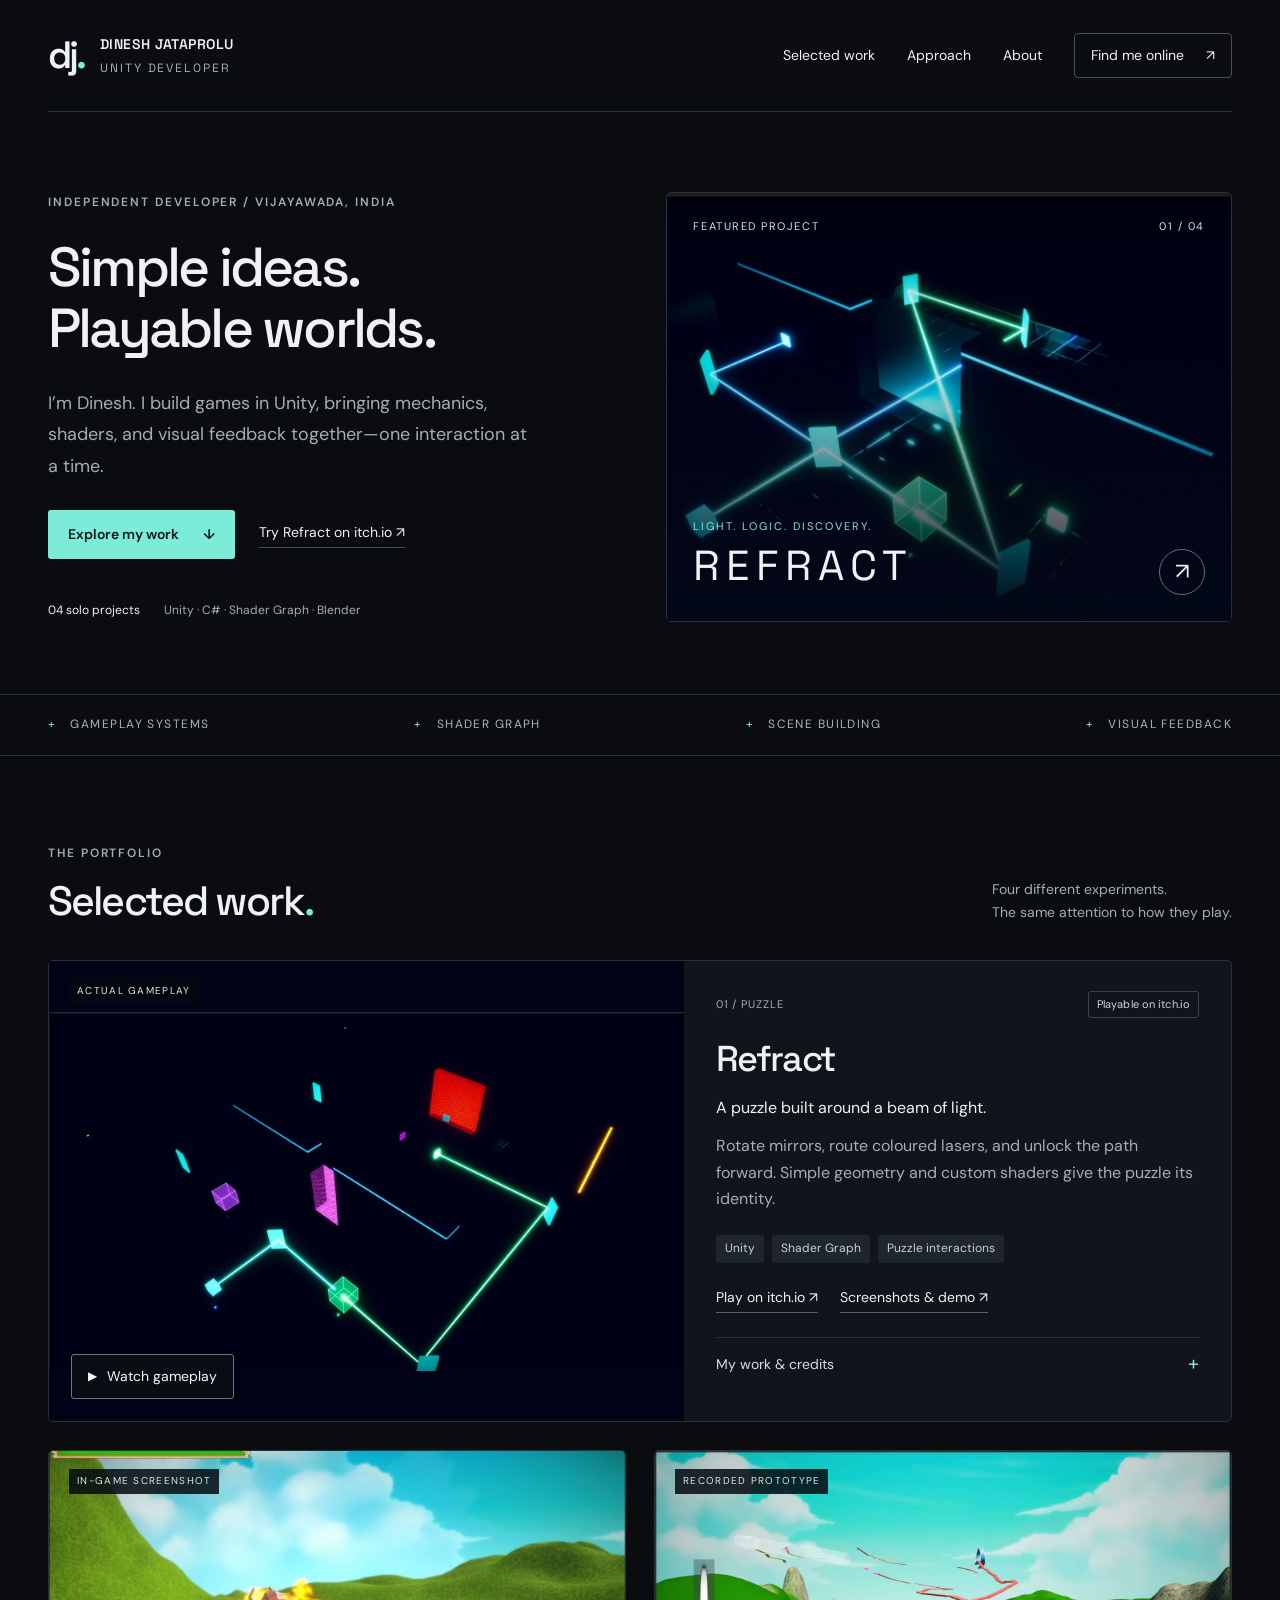
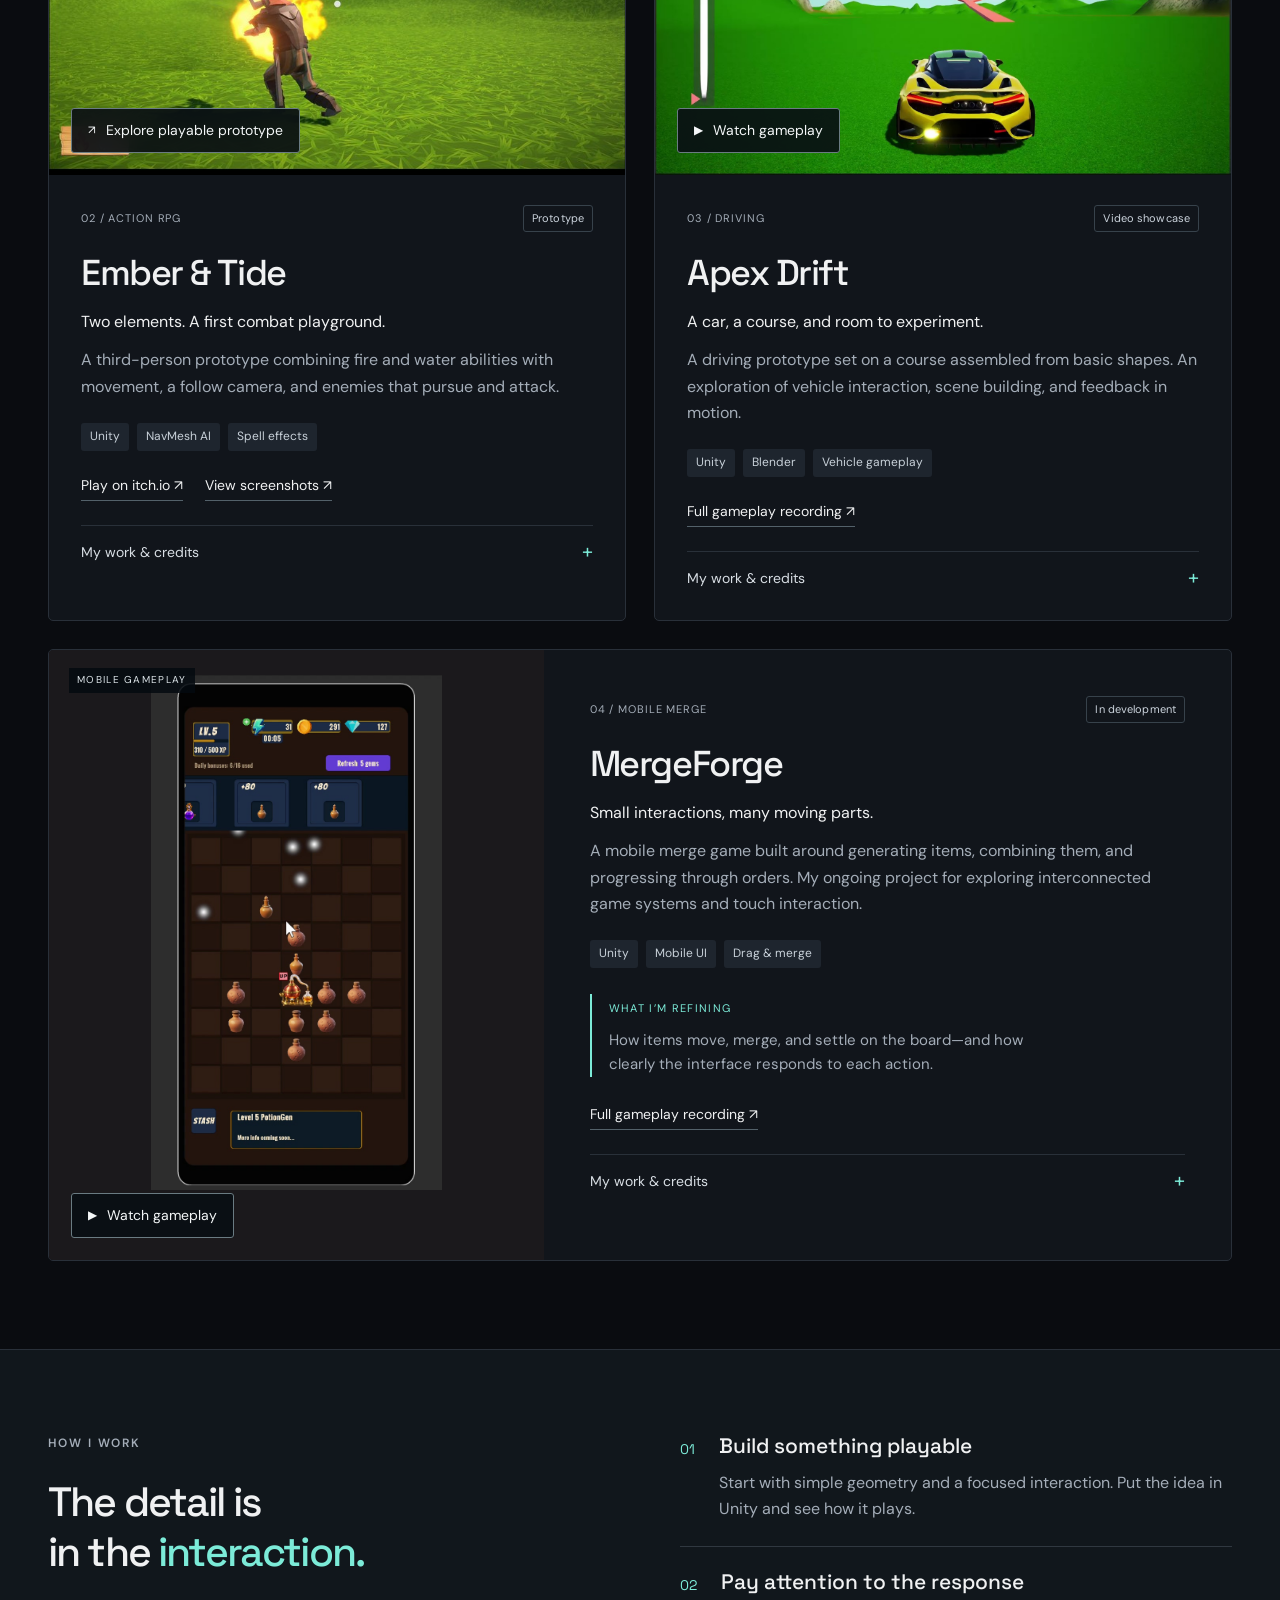
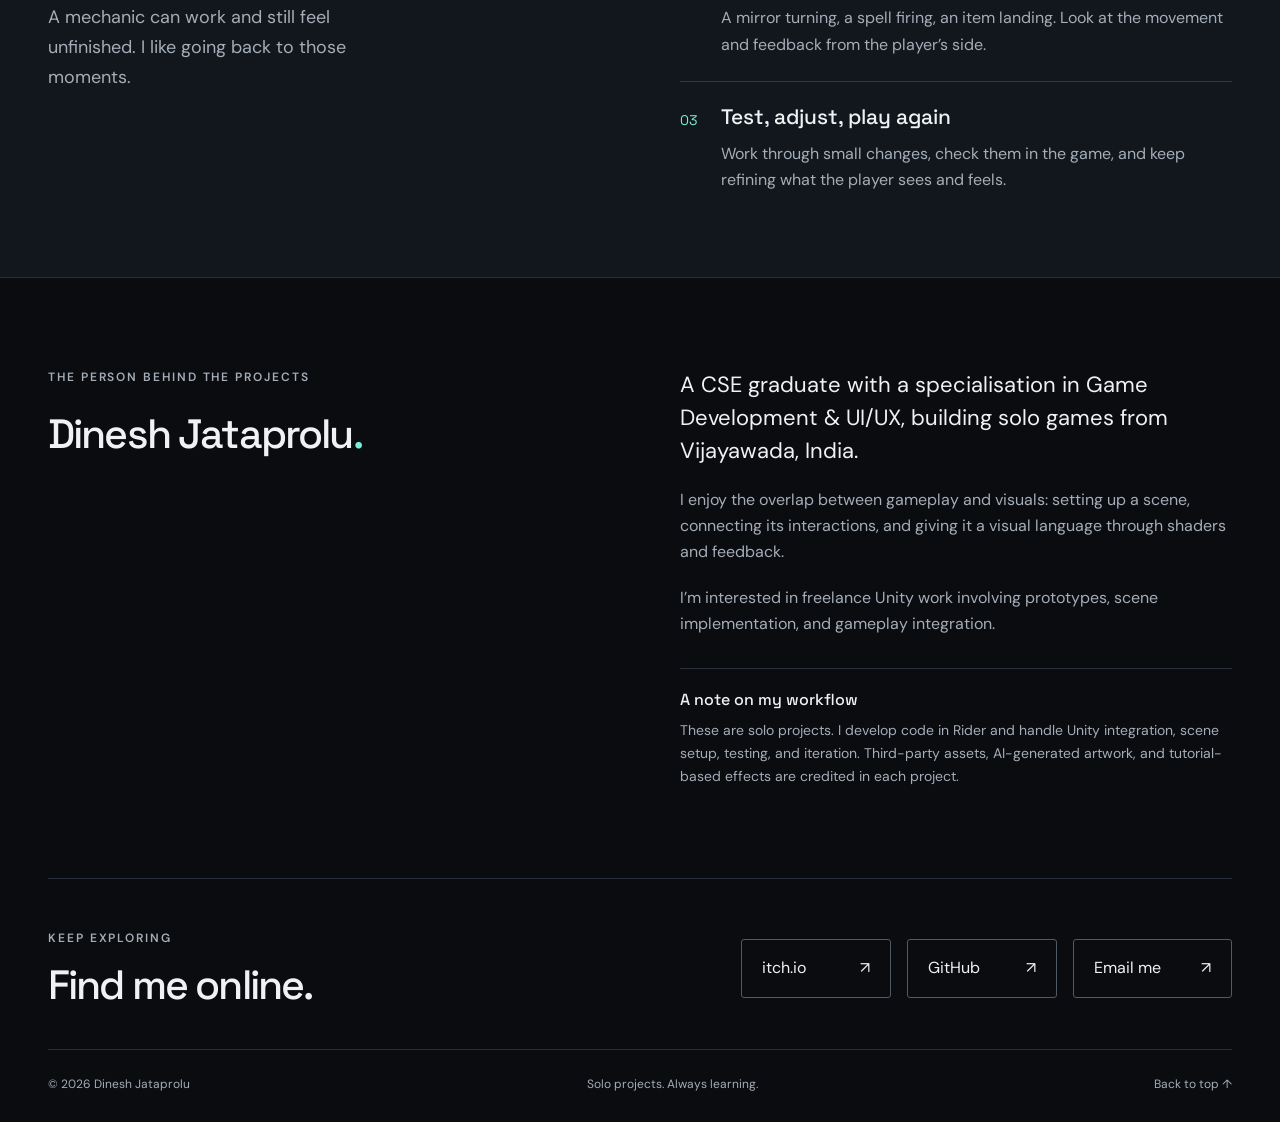
==== index.html @ 3937ee32 "Add files via upload Initial portfolio upload" ====
<!doctype html>
<html lang="en">
  <head>
    <meta charset="utf-8">
    <meta name="viewport" content="width=device-width,initial-scale=1">
    <title>Dinesh Jataprolu — Unity Developer</title>
    <meta name="description" content="Solo Unity games by Dinesh Jataprolu. Explore Refract, Ember &amp; Tide, Apex Drift, and MergeForge through gameplay, project breakdowns, and honest development credits.">
    <meta name="theme-color" content="#0a0c10">
    <link rel="icon" type="image/svg+xml" href="data:image/svg+xml,%3Csvg%20xmlns='http://www.w3.org/2000/svg'%20viewBox='0%200%2032%2032'%3E%3Crect%20width='32'%20height='32'%20rx='8'%20fill='%230a0c10'/%3E%3Cpath%20d='M7%207h7c15%200%2015%2018%200%2018H7V7zm5%205v8h2c7%200%207-8%200-8z'%20fill='%237cebd8'/%3E%3C/svg%3E">
    <link rel="stylesheet" href="style.css">
  </head>
  <body>
    <a class="skip" href="#work">Skip to projects</a>
    <header class="header wrap">
      <a class="brand" href="#top" aria-label="Dinesh Jataprolu home">
        <span class="brand-mark">dj<span>.</span>
        </span>
        <span>DINESH JATAPROLU<span class="brand-sub">UNITY DEVELOPER</span>
        </span>
      </a>
      <nav aria-label="Main navigation">
        <a href="#work">Selected work</a>
        <a href="#approach">Approach</a>
        <a href="#about">About</a>
        <a class="nav-contact" href="#connect">Find me online <span aria-hidden="true">↗</span>
        </a>
      </nav>
    </header>
    <main id="top">
      <section class="hero wrap" aria-labelledby="hero-title">
        <div class="hero-copy">
          <p class="eyebrow">INDEPENDENT DEVELOPER / VIJAYAWADA, INDIA</p>
          <h1 id="hero-title">Simple ideas.<br>
            <em>Playable worlds.</em>
          </h1>
          <p class="intro">I’m Dinesh. I build games in Unity, bringing mechanics, shaders, and visual feedback together—one interaction at a time.</p>
          <div class="hero-actions">
            <a class="button primary" href="#work">Explore my work <span aria-hidden="true">↓</span>
            </a>
            <a class="text-link" href="https://dineshjataprolu.itch.io/refract" target="_blank" rel="noopener noreferrer">Try Refract on itch.io ↗</a>
          </div>
          <div class="hero-meta">
            <span>04 solo projects</span>
            <span>Unity · C# · Shader Graph · Blender</span>
          </div>
        </div>
        <a class="hero-visual" href="#refract" aria-label="Explore Refract, my laser puzzle game">
          <img src="assets/refract-1.jpg" alt="Cyan and green lasers reflected between mirrors in Refract’s dark geometric puzzle chamber" width="794" height="447" fetchpriority="high">
          <div class="visual-top">
            <span>FEATURED PROJECT</span>
            <span>01 / 04</span>
          </div>
          <div class="visual-bottom">
            <div>
              <span>LIGHT. LOGIC. DISCOVERY.</span>
              <strong>REFRACT</strong>
            </div>
            <span class="circle-arrow" aria-hidden="true">↗</span>
          </div>
        </a>
      </section>
      <div class="discipline-strip">
        <div class="wrap">
          <span>GAMEPLAY SYSTEMS</span>
          <span>SHADER GRAPH</span>
          <span>SCENE BUILDING</span>
          <span>VISUAL FEEDBACK</span>
        </div>
      </div>
      <!-- PROJECTS: edit, reorder, or add project articles here. -->
      <section class="work wrap" id="work" aria-labelledby="work-title">
        <div class="section-heading">
          <div>
            <p class="eyebrow">THE PORTFOLIO</p>
            <h2 id="work-title">Selected work<span class="accent">.</span>
            </h2>
          </div>
          <p>Four different experiments.<br>The same attention to how they play.</p>
        </div>
        <article class="project featured" id="refract">
          <div class="project-media">
            <img src="assets/refract-2.jpg" alt="A Refract puzzle with illuminated mirrors, coloured cubes, and a red barrier" loading="lazy" width="794" height="447">
            <button class="play" data-video="refract" aria-label="Watch Refract gameplay">
              <span aria-hidden="true">▶</span> Watch gameplay</button>
            <span class="media-label">ACTUAL GAMEPLAY</span>
          </div>
          <div class="project-copy">
            <div class="project-topline">
              <span>01 / PUZZLE</span>
              <span class="status">Playable on itch.io</span>
            </div>
            <h3>Refract</h3>
            <p class="project-lead">A puzzle built around a beam of light.</p>
            <p>Rotate mirrors, route coloured lasers, and unlock the path forward. Simple geometry and custom shaders give the puzzle its identity.</p>
            <div class="tags">
              <span>Unity</span>
              <span>Shader Graph</span>
              <span>Puzzle interactions</span>
            </div>
            <div class="project-links">
              <a href="https://dineshjataprolu.itch.io/refract" target="_blank" rel="noopener noreferrer">Play on itch.io ↗</a>
              <a href="https://drive.google.com/drive/folders/1nW3t1J00ynUVR2LsIGHvsLCx0qs1qaVe" target="_blank" rel="noopener noreferrer">Screenshots &amp; demo ↗</a>
            </div>
            <details>
              <summary>My work &amp; credits <span aria-hidden="true">+</span>
              </summary>
              <p>Solo development: puzzle assembly, scene setup, primitive geometry, materials, and my own Shader Graph work. Code developed in Rider, integrated and tested in Unity.</p>
              <p>
                <strong>Design focus:</strong> making the laser path readable and mirror adjustments feel controlled.</p>
            </details>
          </div>
        </article>
        <div class="project-grid">
          <article class="project" id="ember">
            <div class="project-media">
              <img src="assets/ember-0.jpg" alt="The player casting fire magic in Ember and Tide’s grassy arena" loading="lazy" width="794" height="447">
              <a class="play" href="https://dineshjataprolu.itch.io/ember-and-tide" target="_blank" rel="noopener noreferrer">
                <span aria-hidden="true">↗</span> Explore playable prototype</a>
              <span class="media-label">IN-GAME SCREENSHOT</span>
            </div>
            <div class="project-copy">
              <div class="project-topline">
                <span>02 / ACTION RPG</span>
                <span class="status">Prototype</span>
              </div>
              <h3>Ember &amp; Tide</h3>
              <p class="project-lead">Two elements. A first combat playground.</p>
              <p>A third-person prototype combining fire and water abilities with movement, a follow camera, and enemies that pursue and attack.</p>
              <div class="tags">
                <span>Unity</span>
                <span>NavMesh AI</span>
                <span>Spell effects</span>
              </div>
              <div class="project-links">
                <a href="https://dineshjataprolu.itch.io/ember-and-tide" target="_blank" rel="noopener noreferrer">Play on itch.io ↗</a>
                <a href="https://drive.google.com/drive/folders/1A9C8g5yIjRa1OAUjEEHpdKfPT2LdGbX0" target="_blank" rel="noopener noreferrer">View screenshots ↗</a>
              </div>
              <details>
                <summary>My work &amp; credits <span aria-hidden="true">+</span>
                </summary>
                <p>Solo project assembly, gameplay integration, scene setup, and testing. Free Unity character assets and Mixamo animations. Shader effects created by me following tutorials. Code developed in Rider.</p>
                <p>Also developed under the working name <strong>Zero Heir</strong>.</p>
              </details>
            </div>
          </article>
          <article class="project" id="apex">
            <div class="project-media">
              <img src="assets/apex-thumb.jpg" alt="A yellow sports car facing a course of floating roads in Apex Drift" loading="lazy" width="1600" height="900">
              <button class="play" data-video="apex" aria-label="Watch Apex Drift gameplay">
                <span aria-hidden="true">▶</span> Watch gameplay</button>
              <span class="media-label">RECORDED PROTOTYPE</span>
            </div>
            <div class="project-copy">
              <div class="project-topline">
                <span>03 / DRIVING</span>
                <span class="status">Video showcase</span>
              </div>
              <h3>Apex Drift</h3>
              <p class="project-lead">A car, a course, and room to experiment.</p>
              <p>A driving prototype set on a course assembled from basic shapes. An exploration of vehicle interaction, scene building, and feedback in motion.</p>
              <div class="tags">
                <span>Unity</span>
                <span>Blender</span>
                <span>Vehicle gameplay</span>
              </div>
              <div class="project-links">
                <a href="https://drive.google.com/file/d/1DBsnkyx3Q69L4IyShRdQ7z9qbZMJA-0Y/view" target="_blank" rel="noopener noreferrer">Full gameplay recording ↗</a>
              </div>
              <details>
                <summary>My work &amp; credits <span aria-hidden="true">+</span>
                </summary>
                <p>Solo development and Unity integration. Car model sourced from the Unity Asset Store; remaining scene geometry made from basic shapes in Blender and imported into Unity. Code developed in Rider.</p>
                <p>Shown through an archived gameplay recording; no playable build is offered here.</p>
              </details>
            </div>
          </article>
        </div>
        <article class="project merge" id="merge">
          <div class="project-media merge-media">
            <img src="assets/merge-thumb.jpg" alt="Portrait gameplay view of the MergeForge mobile merge board and item interface" loading="lazy" width="732" height="1298">
            <button class="play" data-video="merge" aria-label="Watch MergeForge gameplay">
              <span aria-hidden="true">▶</span> Watch gameplay</button>
            <span class="media-label">MOBILE GAMEPLAY</span>
          </div>
          <div class="project-copy">
            <div class="project-topline">
              <span>04 / MOBILE MERGE</span>
              <span class="status">In development</span>
            </div>
            <h3>MergeForge</h3>
            <p class="project-lead">Small interactions, many moving parts.</p>
            <p>A mobile merge game built around generating items, combining them, and progressing through orders. My ongoing project for exploring interconnected game systems and touch interaction.</p>
            <div class="tags">
              <span>Unity</span>
              <span>Mobile UI</span>
              <span>Drag &amp; merge</span>
            </div>
            <div class="focus-note">
              <span>WHAT I’M REFINING</span>
              <p>How items move, merge, and settle on the board—and how clearly the interface responds to each action.</p>
            </div>
            <div class="project-links">
              <a href="https://drive.google.com/file/d/1PuOTl1_PIb_9zViBYrqU6fIcM0OLgvWb/view" target="_blank" rel="noopener noreferrer">Full gameplay recording ↗</a>
            </div>
            <details>
              <summary>My work &amp; credits <span aria-hidden="true">+</span>
              </summary>
              <p>Solo game assembly, interface composition, gameplay integration, testing, and iteration. Visuals combine AI-generated sprites with basic sprites and my own setup. Code developed in Rider.</p>
              <p>The recording shows a development build; the game is still evolving.</p>
            </details>
          </div>
        </article>
      </section>
      <!-- APPROACH: your development process. -->
      <section class="approach" id="approach">
        <div class="wrap approach-layout">
          <div>
            <p class="eyebrow">HOW I WORK</p>
            <h2>The detail is<br>in the <em>interaction.</em>
            </h2>
            <p class="approach-intro">A mechanic can work and still feel unfinished. I like going back to those moments.</p>
          </div>
          <div class="approach-items">
            <div>
              <span class="step">01</span>
              <div>
                <h3>Build something playable</h3>
                <p>Start with simple geometry and a focused interaction. Put the idea in Unity and see how it plays.</p>
              </div>
            </div>
            <div>
              <span class="step">02</span>
              <div>
                <h3>Pay attention to the response</h3>
                <p>A mirror turning, a spell firing, an item landing. Look at the movement and feedback from the player’s side.</p>
              </div>
            </div>
            <div>
              <span class="step">03</span>
              <div>
                <h3>Test, adjust, play again</h3>
                <p>Work through small changes, check them in the game, and keep refining what the player sees and feels.</p>
              </div>
            </div>
          </div>
        </div>
      </section>
      <!-- ABOUT: biography and workflow disclosure. -->
      <section class="about wrap" id="about">
        <div>
          <p class="eyebrow">THE PERSON BEHIND THE PROJECTS</p>
          <h2>Dinesh Jataprolu<span class="accent">.</span>
          </h2>
        </div>
        <div>
          <p class="about-lead">A CSE graduate with a specialisation in Game Development &amp; UI/UX, building solo games from Vijayawada, India.</p>
          <p>I enjoy the overlap between gameplay and visuals: setting up a scene, connecting its interactions, and giving it a visual language through shaders and feedback.</p>
          <p>I’m interested in freelance Unity work involving prototypes, scene implementation, and gameplay integration.</p>
          <div class="workflow-note">
            <h3>A note on my workflow</h3>
            <p>These are solo projects. I develop code in Rider and handle Unity integration, scene setup, testing, and iteration. Third-party assets, AI-generated artwork, and tutorial-based effects are credited in each project.</p>
          </div>
        </div>
      </section>
      <!-- CONTACT: add your public email link inside footer-links. -->
      <footer class="wrap" id="connect">
        <div>
          <p class="eyebrow">KEEP EXPLORING</p>
          <h2>Find me online.</h2>
        </div>
        <div class="footer-links">
          <a href="https://dineshjataprolu.itch.io" target="_blank" rel="noopener noreferrer">itch.io <span aria-hidden="true">↗</span>
          </a>
          <a href="https://github.com/Dinesh31747" target="_blank" rel="noopener noreferrer">GitHub <span aria-hidden="true">↗</span>
          </a>
          <a href="mailto: jataproludinesh9@gmail.com"> Email me <span aria-hidden="true">↗</span>
</a>
        </div>
        <div class="footer-bottom">
          <span>© 2026 Dinesh Jataprolu</span>
          <span>Solo projects. Always learning.</span>
          <a href="#top">Back to top ↑</a>
        </div>
      </footer>
    </main>
    <dialog id="video-dialog" aria-labelledby="video-title">
      <div class="dialog-heading">
        <h2 id="video-title">Gameplay</h2>
        <button class="close" aria-label="Close video">✕</button>
      </div>
      <div id="video-container"></div>
      <p class="video-help">
        <a id="full-video" href="#" target="_blank" rel="noopener noreferrer">Open the full recording in Google Drive ↗</a>
      </p>
    </dialog>
    <script src="app.js"></script>
  </body>
</html>
---- style.css ----
/* SITE THEME: change colours and font variables in :root below. */
@import url('https://fonts.googleapis.com/css2?family=DM+Sans:wght@400;450;500;550;600;650;700&family=Space+Grotesk:wght@400;500;600;700&display=swap');
:root {
  color-scheme:dark;
  --bg:#0a0c10;
  --panel:#11151b;
  --text:#f0f1f2;
  --muted:#a4adb8;
  --line:#293039;
  --accent:#7cebd8;
  --heading:'Space Grotesk',sans-serif;
  --body:'DM Sans',sans-serif
}

* {
  box-sizing:border-box
}

html {
  scroll-behavior:smooth;
  scroll-padding-top:32px
}

body {
  margin:0;
  background:var(--bg);
  color:var(--text);
  font-family:var(--body);
  font-size:16px;
  line-height:1.65
}

button,a {
  -webkit-tap-highlight-color:transparent
}

a {
  color:inherit;
  text-decoration:none
}

button {
  font:inherit;
  cursor:pointer
}

a:focus-visible,button:focus-visible,summary:focus-visible {
  outline:2px solid var(--accent);
  outline-offset:6px
}

button:disabled {
  cursor:default
}

img {
  display:block;
  width:100%;
  height:auto
}

p {
  margin:0 0 1.2rem
}

h1,h2,h3 {
  font-family:var(--heading);
  font-weight:500;
  line-height:1.12;
  margin:0
}

em {
  font-style:normal;
  color:var(--accent)
}

.wrap {
  width:min(1320px,calc(100% - 96px));
  margin-inline:auto
}

.skip {
  position:absolute;
  left:1rem;
  top:-100px;
  background:var(--accent);
  color:var(--bg);
  z-index:20;
  padding:12px
}

.skip:focus {
  top:1rem
}

.header {
  min-height:112px;
  display:flex;
  align-items:center;
  justify-content:space-between;
  gap:24px;
  border-bottom:1px solid var(--line)
}

.brand {
  display:flex;
  align-items:center;
  gap:16px;
  font-family:var(--heading);
  font-size:14px;
  font-weight:600;
  letter-spacing:.035em
}

.brand-mark {
  font-size:38px;
  letter-spacing:-3px
}

.brand-mark span {
  color:var(--accent)
}

.brand-sub {
  display:block;
  color:var(--muted);
  font-size:12px;
  letter-spacing:.16em;
  font-weight:400;
  margin-top:3px
}

nav {
  display:flex;
  align-items:center;
  gap:32px;
  font-size:14px
}

nav a:hover,.text-link:hover,.project-links a:hover {
  color:var(--accent)
}

.nav-contact {
  border:1px solid #48515b;
  padding:10px 16px;
  border-radius:4px
}

.nav-contact span {
  margin-left:18px
}

.hero {
  display:grid;
  grid-template-columns:1.03fr 1fr;
  gap:36px;
  align-items:center;
  padding-block:80px 72px
}

.eyebrow {
  font-family:var(--body);
  font-size:12px;
  font-weight:600;
  letter-spacing:.16em;
  color:var(--muted);
  margin-bottom:24px
}

.hero h1 {
  font-size:clamp(40px,4.3vw,66px);
  letter-spacing:-.05em;
  line-height:1.12
}

.hero h1 em {
  color:var(--text)
}

.intro {
  font-size:18px;
  line-height:1.75;
  color:var(--muted);
  max-width:490px;
  margin:28px 0
}

.hero-actions {
  display:flex;
  align-items:center;
  gap:24px;
  flex-wrap:wrap
}

.button {
  display:inline-flex;
  gap:24px;
  align-items:center;
  padding:13px 20px;
  border-radius:3px;
  font-weight:600;
  font-size:14px
}

.primary {
  background:var(--accent);
  color:#0b1815
}

.primary:hover {
  background:#b6ffef
}

.text-link {
  font-size:14px;
  border-bottom:1px solid #454e55;
  padding-bottom:3px
}

.hero-meta {
  display:flex;
  flex-wrap:wrap;
  gap:12px 24px;
  color:var(--muted);
  font-size:12px;
  margin-top:42px
}

.hero-meta span:first-child {
  color:var(--text)
}

.hero-visual {
  position:relative;
  isolation:isolate;
  min-height:430px;
  background:#020519;
  border:1px solid #28313c;
  overflow:hidden;
  border-radius:5px
}

.hero-visual>img {
  position:absolute;
  inset:0;
  width:100%;
  height:100%;
  object-fit:cover;
  object-position:center;
  transition:transform .6s
}

.hero-visual:hover>img {
  transform:scale(1.035)
}

.hero-visual:after {
  content:'';
  position:absolute;
  inset:0;
  background:linear-gradient(180deg,rgba(0,0,0,.3),transparent 35%,#030817 100%);
  z-index:-0;
  pointer-events:none
}

.visual-top,.visual-bottom {
  position:absolute;
  left:26px;
  right:26px;
  z-index:1;
  display:flex;
  justify-content:space-between
}

.visual-top {
  top:24px;
  font-size:11px;
  letter-spacing:.14em;
  color:#d2e4eb
}

.visual-bottom {
  bottom:26px;
  align-items:end
}

.visual-bottom div>span {
  font-size:11px;
  letter-spacing:.18em;
  color:var(--accent)
}

.visual-bottom strong {
  display:block;
  font-family:var(--heading);
  font-size:42px;
  font-weight:400;
  letter-spacing:.14em;
  line-height:1.35
}

.circle-arrow {
  border:1px solid #5b7577;
  border-radius:50%;
  width:46px;
  height:46px;
  display:grid;
  place-items:center;
  font-size:23px
}

.discipline-strip {
  border-block:1px solid var(--line)
}

.discipline-strip .wrap {
  display:flex;
  justify-content:space-between;
  gap:20px;
  padding-block:20px;
  font-size:12px;
  letter-spacing:.12em;
  color:#aab5bc
}

.discipline-strip span:before {
  content:'+';
  color:var(--accent);
  padding-right:14px
}

.work {
  padding-block:88px
}

.section-heading {
  display:flex;
  justify-content:space-between;
  align-items:end;
  margin-bottom:36px;
  gap:24px
}

.section-heading .eyebrow {
  margin-bottom:15px
}

h2 {
  font-size:clamp(32px,3.2vw,48px);
  letter-spacing:-.045em
}

.accent {
  color:var(--accent)
}

.section-heading>p {
  color:var(--muted);
  font-size:14px;
  margin:0
}

.project {
  border:1px solid var(--line);
  border-radius:5px;
  overflow:hidden;
  background:var(--panel)
}

.featured {
  display:grid;
  grid-template-columns:1.16fr 1fr;
  margin-bottom:28px
}

.project-media {
  position:relative;
  background:#060913;
  overflow:hidden;
  aspect-ratio:16/9
}

.project-media>img {
  width:100%;
  height:100%;
  object-fit:cover;
  transition:transform .5s
}

.project-media:hover>img {
  transform:scale(1.025)
}

.featured .project-media {
  aspect-ratio:auto;
  min-height:460px
}

.featured .project-media img {
  object-fit:contain;
  background:#020316
}

.play {
  position:absolute;
  bottom:22px;
  left:22px;
  display:inline-flex;
  align-items:center;
  gap:10px;
  padding:10px 16px;
  color:#f4f7f8;
  background:rgba(9,15,20,.91);
  border:1px solid #6a7b82;
  border-radius:3px;
  font-size:14px;
  backdrop-filter:blur(12px)
}

.play:hover {
  background:var(--accent);
  border-color:var(--accent);
  color:#071311
}

.play>span {
  font-size:12px
}

.media-label {
  position:absolute;
  top:18px;
  left:20px;
  background:rgba(4,10,16,.85);
  padding:4px 8px;
  color:#dce4e8;
  font-size:10px;
  letter-spacing:.13em
}

.project-copy {
  padding:30px 32px
}

.project-topline {
  display:flex;
  justify-content:space-between;
  gap:12px;
  flex-wrap:wrap;
  align-items:center;
  font-size:11px;
  letter-spacing:.08em;
  color:var(--muted);
  margin-bottom:21px
}

.status {
  color:#ccd4dd;
  border:1px solid #37424b;
  border-radius:3px;
  padding:3px 8px;
  font-size:11px;
  letter-spacing:.01em
}

.project h3 {
  font-size:36px;
  letter-spacing:-.04em;
  margin-bottom:16px
}

.project-lead {
  font-size:18px;
  color:var(--text)!important;
  margin-bottom:12px
}

.project-copy>p {
  color:var(--muted);
  font-size:16px
}

.tags {
  display:flex;
  gap:8px;
  flex-wrap:wrap;
  margin:23px 0
}

.tags span {
  font-size:12px;
  background:#1e252e;
  color:#c8d1d9;
  padding:4px 9px;
  border-radius:3px
}

.project-links {
  display:flex;
  flex-wrap:wrap;
  gap:12px 22px;
  margin-bottom:24px;
  font-size:14px
}

.project-links a {
  border-bottom:1px solid #53616a;
  padding-bottom:3px
}

.project details {
  border-top:1px solid var(--line);
  padding-top:15px;
  color:var(--muted)
}

summary {
  cursor:pointer;
  list-style:none;
  color:#d8dee4;
  font-size:14px;
  display:flex;
  justify-content:space-between;
  gap:16px
}

summary::-webkit-details-marker {
  display:none
}

summary span {
  color:var(--accent);
  font-size:20px;
  line-height:1
}

details[open] summary {
  margin-bottom:14px
}

details[open] summary span {
  transform:rotate(45deg)
}

details p {
  font-size:14px;
  margin-bottom:12px
}

details p:last-child {
  margin-bottom:0
}

.project-grid {
  display:grid;
  grid-template-columns:1fr 1fr;
  gap:28px;
  margin-bottom:28px
}

.merge {
  display:grid;
  grid-template-columns:.72fr 1fr
}

.merge-media {
  aspect-ratio:auto;
  min-height:510px;
  background:#1b191c
}

.merge-media>img {
  object-fit:contain;
  max-height:610px;
  padding:25px 0 70px
}

.merge .project-copy {
  padding:46px
}

.focus-note {
  border-left:2px solid var(--accent);
  padding-left:17px;
  margin-block:26px
}

.focus-note>span {
  font-size:11px;
  letter-spacing:.12em;
  color:var(--accent)
}

.focus-note p {
  color:var(--muted);
  margin:7px 0 0;
  font-size:15px;
  max-width:430px
}

.approach {
  padding-block:84px;
  background:#11171c;
  border-block:1px solid var(--line)
}

.approach-layout {
  display:grid;
  grid-template-columns:1fr 1fr;
  gap:80px
}

.approach h2 {
  line-height:1.22
}

.approach-intro {
  color:var(--muted);
  font-size:18px;
  margin-top:25px;
  max-width:370px
}

.approach-items>div {
  display:flex;
  gap:24px;
  padding-block:23px;
  border-bottom:1px solid #303840
}

.approach-items>div:first-child {
  padding-top:0
}

.approach-items>div:last-child {
  border:0;
  padding-bottom:0
}

.step {
  color:var(--accent);
  font-family:var(--heading);
  font-size:14px;
  padding-top:4px
}

.approach-items h3 {
  font-size:21px;
  margin-bottom:12px
}

.approach-items p {
  color:var(--muted);
  margin:0;
  font-size:16px
}

.about {
  padding-block:90px;
  display:grid;
  grid-template-columns:1fr 1fr;
  gap:80px
}

.about h2 {
  max-width:360px
}

.about .about-lead {
  font-size:22px;
  line-height:1.5;
  color:var(--text)
}

.about p {
  color:var(--muted)
}

.workflow-note {
  margin-top:30px;
  border-top:1px solid var(--line);
  padding-top:22px
}

.workflow-note h3 {
  font-size:16px;
  margin-bottom:10px
}

.workflow-note p {
  font-size:14px;
  margin:0
}

footer {
  border-top:1px solid var(--line);
  padding-block:50px 28px;
  display:grid;
  grid-template-columns:1fr 1fr;
  gap:40px
}

footer .eyebrow {
  margin-bottom:14px
}

.footer-links {
  display:flex;
  align-items:center;
  justify-content:end;
  gap:16px
}

.footer-links a {
  display:flex;
  justify-content:space-between;
  gap:40px;
  min-width:150px;
  padding:15px 20px;
  border:1px solid #4d5b65;
  border-radius:3px
}

.footer-links a:hover {
  background:var(--accent);
  color:var(--bg)
}

.footer-bottom {
  grid-column:1/-1;
  display:flex;
  justify-content:space-between;
  flex-wrap:wrap;
  gap:12px;
  border-top:1px solid var(--line);
  padding-top:25px;
  font-size:12px;
  color:var(--muted)
}

dialog {
  width:min(1060px,calc(100% - 32px));
  padding:20px;
  border:1px solid #52616e;
  border-radius:6px;
  background:#10151c;
  color:var(--text);
  max-height:95dvh
}

dialog::backdrop {
  background:rgba(0,0,0,.86);
  backdrop-filter:blur(8px)
}

.dialog-heading {
  display:flex;
  align-items:center;
  justify-content:space-between;
  gap:20px;
  margin-bottom:15px
}

.dialog-heading h2 {
  font-size:23px;
  letter-spacing:-.02em
}

.close {
  color:var(--text);
  background:#202c36;
  border:0;
  width:40px;
  height:40px;
  border-radius:50%
}

#video-container video {
  display:block;
  width:100%;
  max-height:70dvh;
  background:#000
}

#video-container iframe {
  width:100%;
  height:65dvh;
  border:0
}

.video-help {
  font-size:14px;
  margin:16px 0 0;
  color:var(--accent)
}

body.modal-open {
  overflow:hidden
}

@media(min-width:1600px) {
  .hero {
    padding-block:96px
  }
  .hero-visual {
    min-height:460px
  }
}

@media(max-width:1050px) {
  .wrap {
    width:calc(100% - 56px)
  }
  nav {
    gap:20px
  }
  .hero {
    gap:24px
  }
  .hero h1 {
    font-size:46px
  }
  .hero-visual {
    min-height:410px
  }
  .visual-bottom strong {
    font-size:32px
  }
  .hero-meta {
    margin-top:28px
  }
  .project-copy {
    padding:26px
  }
  .featured {
    grid-template-columns:1fr 1fr
  }
  .merge .project-copy {
    padding:30px
  }
  .about,.approach-layout {
    gap:45px
  }
}

@media(max-width:760px) {
  .wrap {
    width:calc(100% - 36px)
  }
  .header {
    min-height:90px;
    flex-wrap:wrap;
    gap:12px;
    padding-block:17px
  }
  .brand-mark {
    font-size:30px
  }
  .brand {
    font-size:12px
  }
  .brand-sub {
    font-size:10px
  }
  nav {
    gap:20px;
    font-size:12px
  }
  nav .nav-contact {
    display:none
  }
  .hero {
    grid-template-columns:1fr;
    padding-block:44px;
    gap:35px
  }
  .hero h1 {
    font-size:clamp(42px,9vw,65px)
  }
  .eyebrow {
    font-size:10px;
    letter-spacing:.12em
  }
  .intro {
    font-size:17px;
    max-width:560px
  }
  .hero-visual {
    min-height:340px
  }
  .hero-meta {
    font-size:11px
  }
  .discipline-strip .wrap {
    display:grid;
    grid-template-columns:1fr 1fr;
    gap:12px;
    font-size:10px
  }
  .discipline-strip span:before {
    padding-right:8px
  }
  .work {
    padding-block:50px
  }
  .section-heading {
    align-items:start
  }
  .section-heading>p {
    font-size:12px;
    max-width:150px
  }
  .section-heading h2 {
    font-size:32px
  }
  .featured,.project-grid,.merge,.approach-layout,.about {
    grid-template-columns:1fr
  }
  .featured .project-media {
    aspect-ratio:16/9;
    min-height:0
  }
  .project-grid {
    gap:24px;
    margin-bottom:24px
  }
  .featured {
    margin-bottom:24px
  }
  .project h3 {
    font-size:31px
  }
  .project-copy,.merge .project-copy {
    padding:25px
  }
  .merge-media {
    min-height:0;
    height:440px
  }
  .merge-media>img {
    max-height:440px;
    padding:18px 0 55px
  }
  .play {
    bottom:16px;
    left:16px;
    font-size:12px
  }
  .approach {
    padding-block:50px
  }
  .approach-layout {
    gap:30px
  }
  .approach h2 {
    font-size:38px
  }
  .approach-intro {
    max-width:100%
  }
  .about {
    gap:28px;
    padding-block:50px
  }
  .about h2 {
    max-width:none
  }
  .about .about-lead {
    font-size:20px
  }
  footer {
    grid-template-columns:1fr;
    gap:26px
  }
  .footer-links {
    justify-content:start;
    flex-wrap:wrap
  }
  .footer-bottom {
    font-size:11px
  }
  .footer-bottom span:nth-child(2) {
    display:none
  }
  .hero-actions {
    gap:18px
  }
  .visual-bottom strong {
    font-size:36px
  }
}

@media(prefers-reduced-motion:reduce) {
  html {
    scroll-behavior:auto
  }
  *,*:before,*:after {
    transition:none!important;
    animation:none!important
  }
}
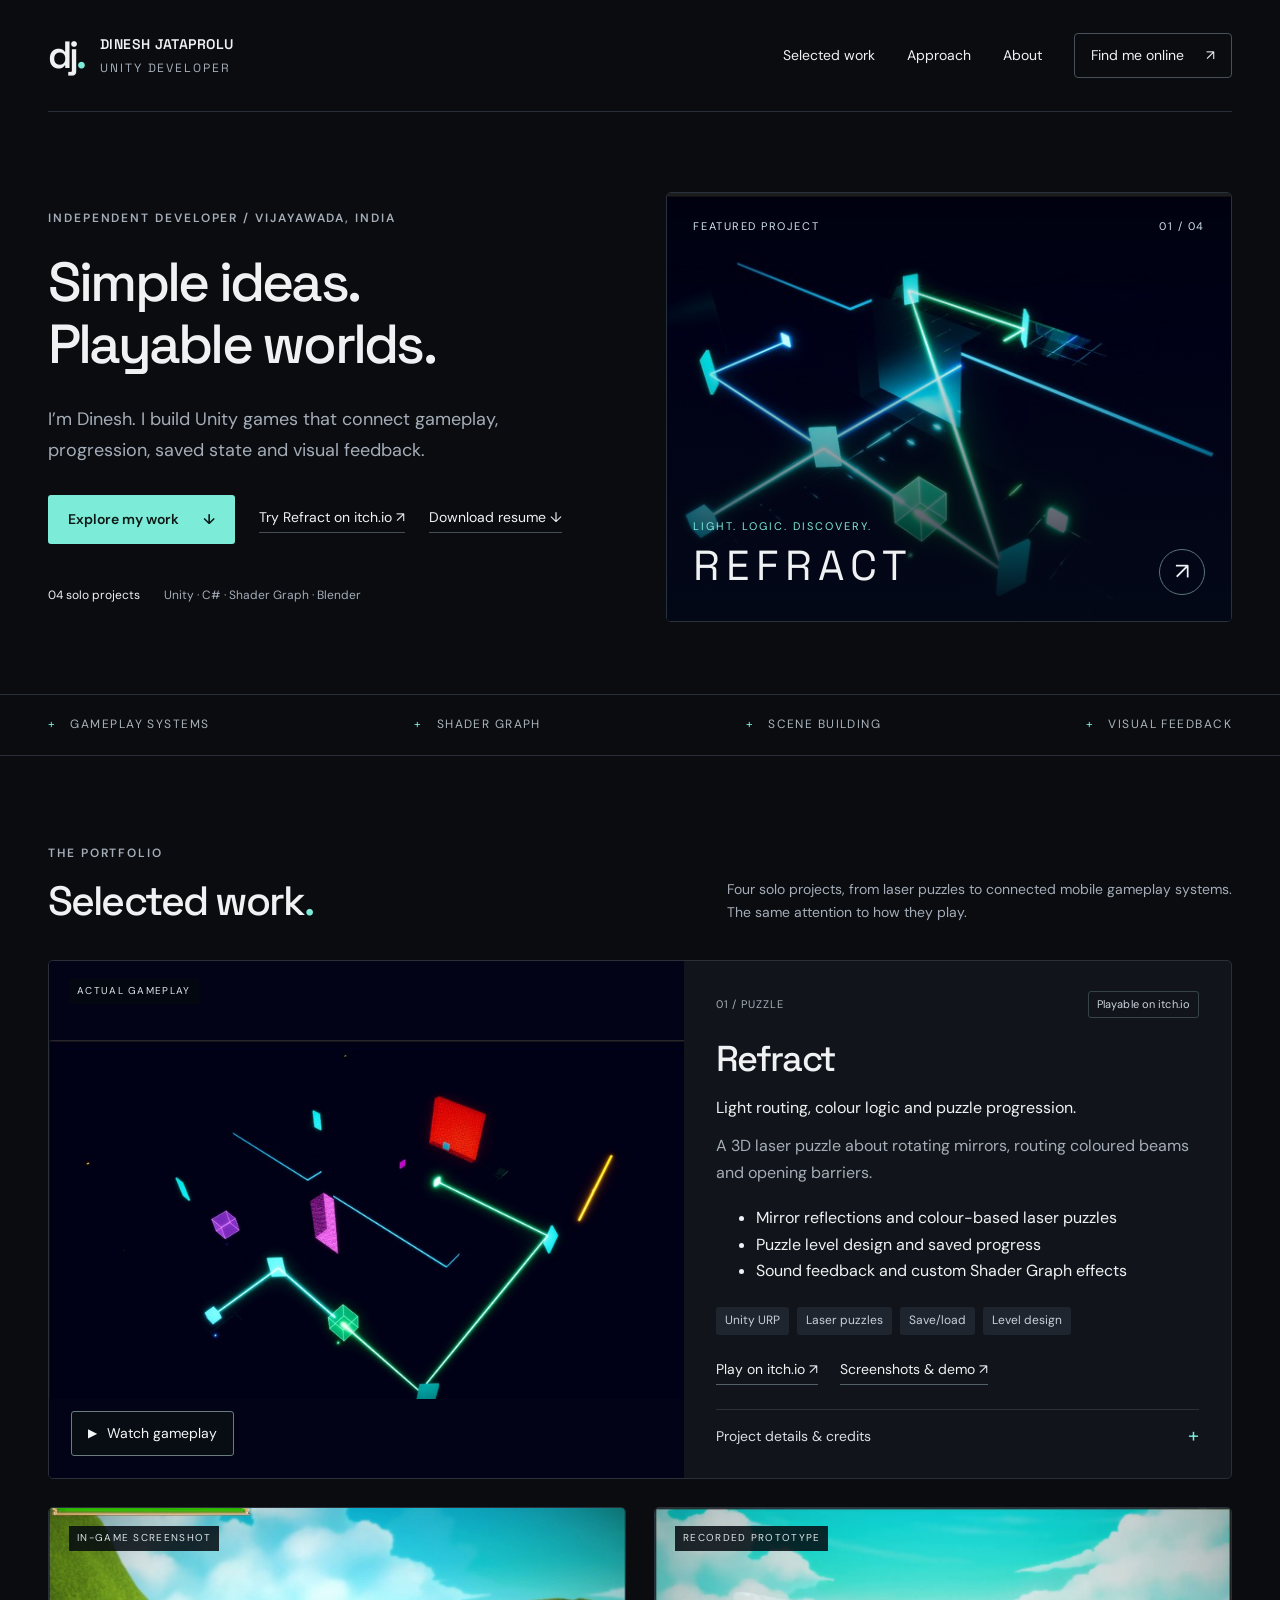
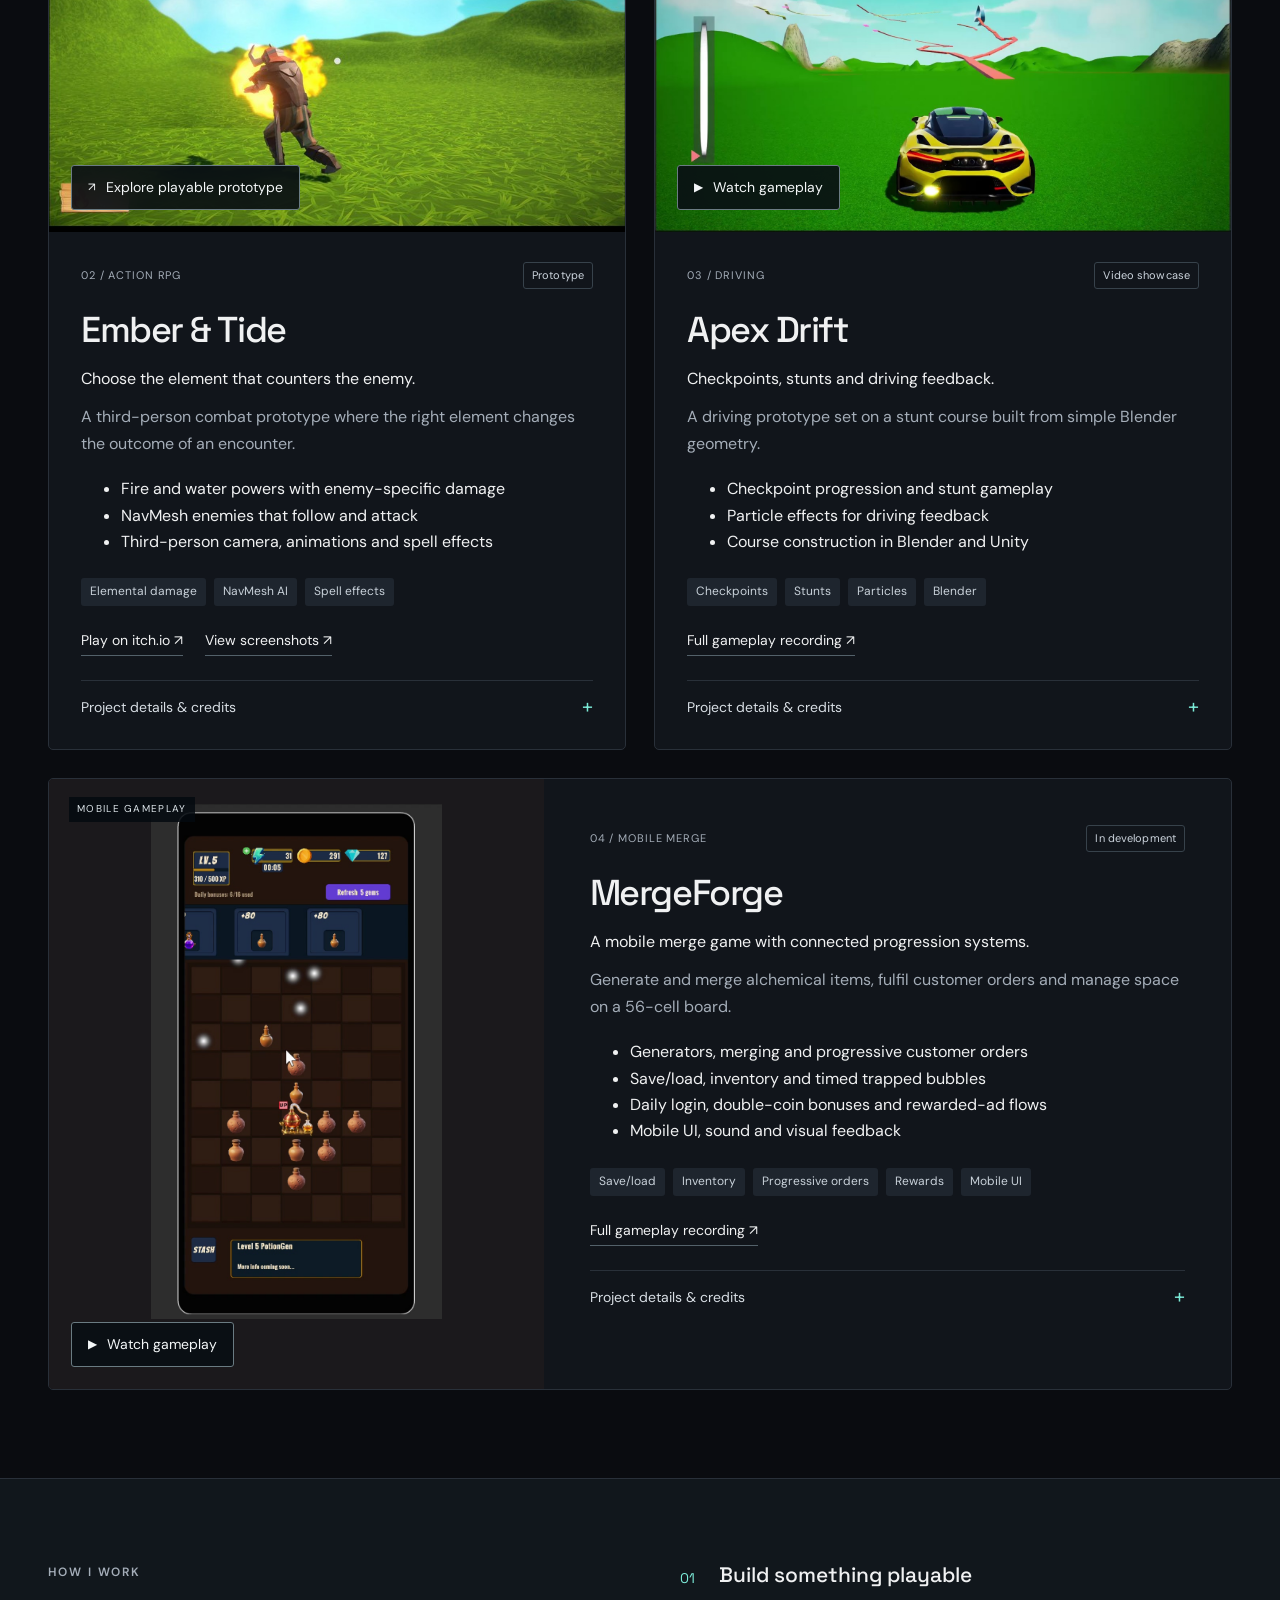
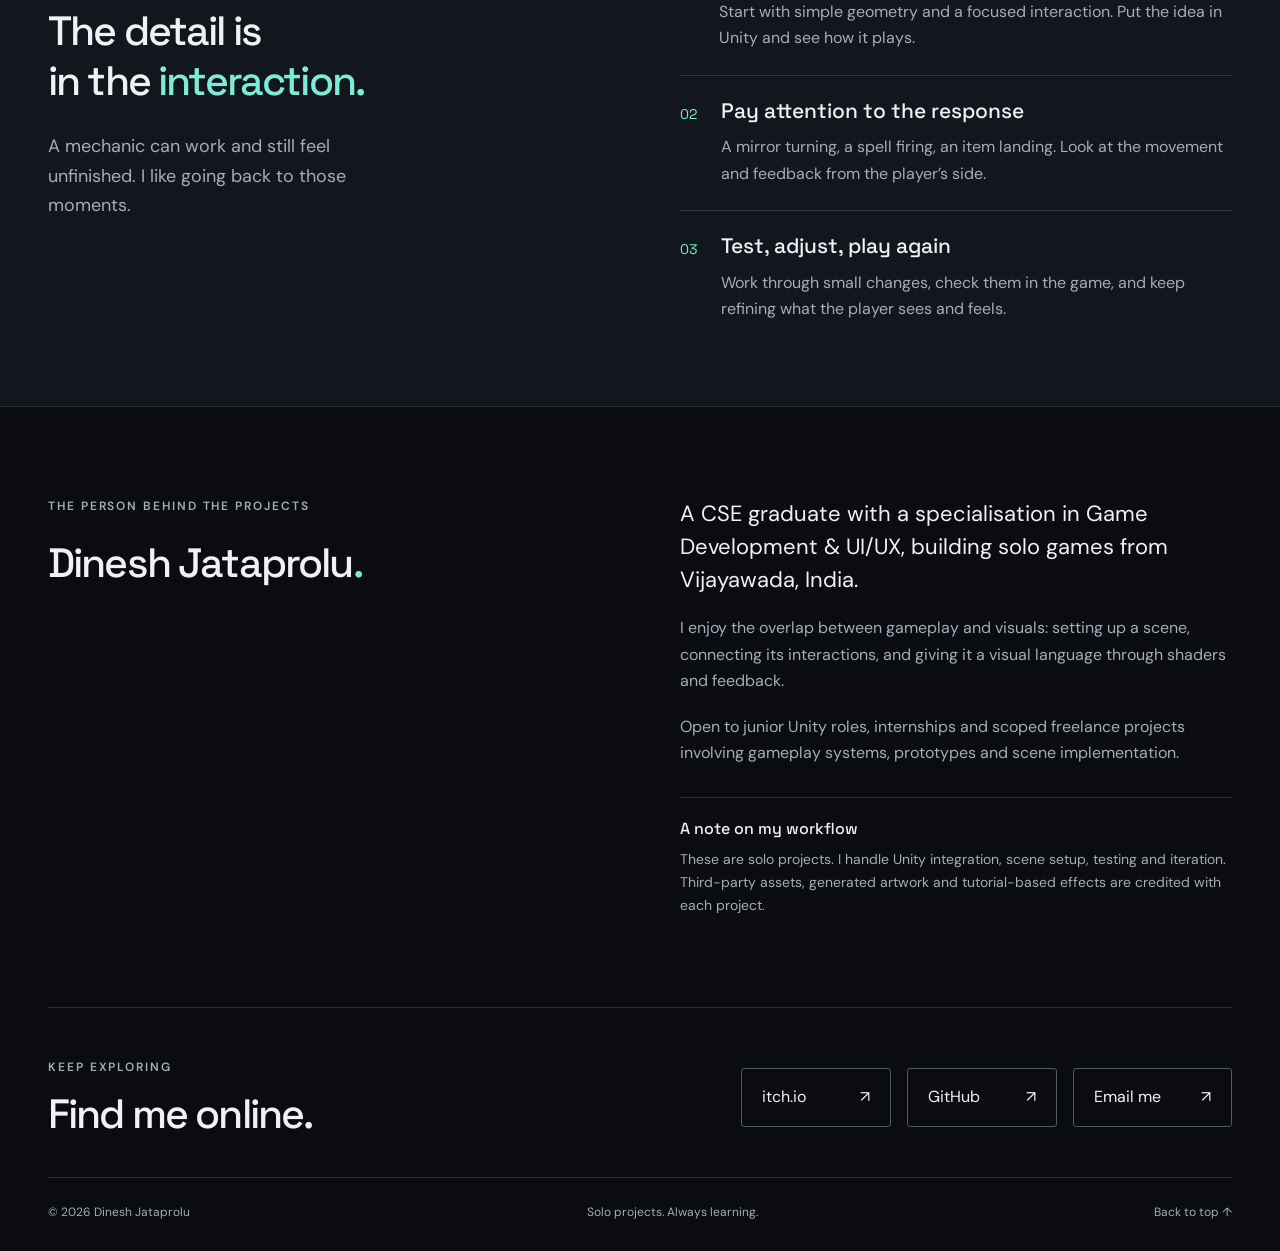
==== commit 59632cdc: "Revise project descriptions and update contact info Updated the content in the meta description and " ====
--- a/index.html
+++ b/index.html
@@ -4,7 +4,7 @@
     <meta charset="utf-8">
     <meta name="viewport" content="width=device-width,initial-scale=1">
     <title>Dinesh Jataprolu — Unity Developer</title>
-    <meta name="description" content="Solo Unity games by Dinesh Jataprolu. Explore Refract, Ember &amp; Tide, Apex Drift, and MergeForge through gameplay, project breakdowns, and honest development credits.">
+    <meta name="description" content="Unity developer Dinesh Jataprolu: mobile merge systems, save/load, inventory, rewards, laser puzzles, elemental combat and driving prototypes.">
     <meta name="theme-color" content="#0a0c10">
     <link rel="icon" type="image/svg+xml" href="data:image/svg+xml,%3Csvg%20xmlns='http://www.w3.org/2000/svg'%20viewBox='0%200%2032%2032'%3E%3Crect%20width='32'%20height='32'%20rx='8'%20fill='%230a0c10'/%3E%3Cpath%20d='M7%207h7c15%200%2015%2018%200%2018H7V7zm5%205v8h2c7%200%207-8%200-8z'%20fill='%237cebd8'/%3E%3C/svg%3E">
     <link rel="stylesheet" href="style.css">
@@ -33,12 +33,13 @@
           <h1 id="hero-title">Simple ideas.<br>
             <em>Playable worlds.</em>
           </h1>
-          <p class="intro">I’m Dinesh. I build games in Unity, bringing mechanics, shaders, and visual feedback together—one interaction at a time.</p>
+          <p class="intro">I’m Dinesh. I build Unity games that connect gameplay, progression, saved state and visual feedback.</p>
           <div class="hero-actions">
             <a class="button primary" href="#work">Explore my work <span aria-hidden="true">↓</span>
             </a>
             <a class="text-link" href="https://dineshjataprolu.itch.io/refract" target="_blank" rel="noopener noreferrer">Try Refract on itch.io ↗</a>
-          </div>
+          <a href="Dinesh_Jataprolu_Unity_Resume.pdf" class="text-link" download="">Download resume ↓</a>
+</div>
           <div class="hero-meta">
             <span>04 solo projects</span>
             <span>Unity · C# · Shader Graph · Blender</span>
@@ -75,7 +76,7 @@
             <h2 id="work-title">Selected work<span class="accent">.</span>
             </h2>
           </div>
-          <p>Four different experiments.<br>The same attention to how they play.</p>
+          <p>Four solo projects, from laser puzzles to connected mobile gameplay systems.<br>The same attention to how they play.</p>
         </div>
         <article class="project featured" id="refract">
           <div class="project-media">
@@ -90,25 +91,24 @@
               <span class="status">Playable on itch.io</span>
             </div>
             <h3>Refract</h3>
-            <p class="project-lead">A puzzle built around a beam of light.</p>
-            <p>Rotate mirrors, route coloured lasers, and unlock the path forward. Simple geometry and custom shaders give the puzzle its identity.</p>
-            <div class="tags">
-              <span>Unity</span>
-              <span>Shader Graph</span>
-              <span>Puzzle interactions</span>
-            </div>
+            <p class="project-lead">Light routing, colour logic and puzzle progression.</p>
+            <p>A 3D laser puzzle about rotating mirrors, routing coloured beams and opening barriers.</p>
+            <ul class="project-features">
+<li>Mirror reflections and colour-based laser puzzles</li>
+<li>Puzzle level design and saved progress</li>
+<li>Sound feedback and custom Shader Graph effects</li>
+</ul>
+<div class="tags">
+              <span>Unity URP</span><span>Laser puzzles</span><span>Save/load</span><span>Level design</span>
+</div>
             <div class="project-links">
               <a href="https://dineshjataprolu.itch.io/refract" target="_blank" rel="noopener noreferrer">Play on itch.io ↗</a>
               <a href="https://drive.google.com/drive/folders/1nW3t1J00ynUVR2LsIGHvsLCx0qs1qaVe" target="_blank" rel="noopener noreferrer">Screenshots &amp; demo ↗</a>
             </div>
-            <details>
-              <summary>My work &amp; credits <span aria-hidden="true">+</span>
-              </summary>
-              <p>Solo development: puzzle assembly, scene setup, primitive geometry, materials, and my own Shader Graph work. Code developed in Rider, integrated and tested in Unity.</p>
-              <p>
-                <strong>Design focus:</strong> making the laser path readable and mirror adjustments feel controlled.</p>
-            </details>
-          </div>
+            <details><summary>Project details &amp; credits <span aria-hidden="true">+</span></summary><p>Raycast reflections and visible beam paths connect mirrors, colour-changing interactions and barriers. Emissive, holographic and dissolve materials provide visual feedback.</p>
+<p><strong>My contribution:</strong> Solo puzzle design and Unity scene assembly, gameplay integration, saving, audio setup, testing and visual iteration. Primitive geometry and custom Shader Graph materials.</p>
+<p><strong>Availability:</strong> Playable build on itch.io. The public build may differ from the latest development work.</p></details>
+</div>
         </article>
         <div class="project-grid">
           <article class="project" id="ember">
@@ -124,24 +124,24 @@
                 <span class="status">Prototype</span>
               </div>
               <h3>Ember &amp; Tide</h3>
-              <p class="project-lead">Two elements. A first combat playground.</p>
-              <p>A third-person prototype combining fire and water abilities with movement, a follow camera, and enemies that pursue and attack.</p>
-              <div class="tags">
-                <span>Unity</span>
-                <span>NavMesh AI</span>
-                <span>Spell effects</span>
-              </div>
+              <p class="project-lead">Choose the element that counters the enemy.</p>
+              <p>A third-person combat prototype where the right element changes the outcome of an encounter.</p>
+              <ul class="project-features">
+<li>Fire and water powers with enemy-specific damage</li>
+<li>NavMesh enemies that follow and attack</li>
+<li>Third-person camera, animations and spell effects</li>
+</ul>
+<div class="tags">
+                <span>Elemental damage</span><span>NavMesh AI</span><span>Spell effects</span>
+</div>
               <div class="project-links">
                 <a href="https://dineshjataprolu.itch.io/ember-and-tide" target="_blank" rel="noopener noreferrer">Play on itch.io ↗</a>
                 <a href="https://drive.google.com/drive/folders/1A9C8g5yIjRa1OAUjEEHpdKfPT2LdGbX0" target="_blank" rel="noopener noreferrer">View screenshots ↗</a>
               </div>
-              <details>
-                <summary>My work &amp; credits <span aria-hidden="true">+</span>
-                </summary>
-                <p>Solo project assembly, gameplay integration, scene setup, and testing. Free Unity character assets and Mixamo animations. Shader effects created by me following tutorials. Code developed in Rider.</p>
-                <p>Also developed under the working name <strong>Zero Heir</strong>.</p>
-              </details>
-            </div>
+              <details><summary>Project details &amp; credits <span aria-hidden="true">+</span></summary><p>Water counters fire enemies, while fire counters ice enemies. Damage rules encourage switching abilities to match the encounter.</p>
+<p><strong>My contribution:</strong> Solo scene assembly, elemental gameplay integration, camera and enemy setup, and playtesting.</p>
+<p><strong>Assets &amp; credits:</strong> Free Unity character assets and Mixamo animations. Shader effects created using tutorials. Also developed under the working name Zero Heir.</p></details>
+</div>
           </article>
           <article class="project" id="apex">
             <div class="project-media">
@@ -156,23 +156,22 @@
                 <span class="status">Video showcase</span>
               </div>
               <h3>Apex Drift</h3>
-              <p class="project-lead">A car, a course, and room to experiment.</p>
-              <p>A driving prototype set on a course assembled from basic shapes. An exploration of vehicle interaction, scene building, and feedback in motion.</p>
-              <div class="tags">
-                <span>Unity</span>
-                <span>Blender</span>
-                <span>Vehicle gameplay</span>
-              </div>
+              <p class="project-lead">Checkpoints, stunts and driving feedback.</p>
+              <p>A driving prototype set on a stunt course built from simple Blender geometry.</p>
+              <ul class="project-features">
+<li>Checkpoint progression and stunt gameplay</li>
+<li>Particle effects for driving feedback</li>
+<li>Course construction in Blender and Unity</li>
+</ul>
+<div class="tags">
+                <span>Checkpoints</span><span>Stunts</span><span>Particles</span><span>Blender</span>
+</div>
               <div class="project-links">
                 <a href="https://drive.google.com/file/d/1DBsnkyx3Q69L4IyShRdQ7z9qbZMJA-0Y/view" target="_blank" rel="noopener noreferrer">Full gameplay recording ↗</a>
               </div>
-              <details>
-                <summary>My work &amp; credits <span aria-hidden="true">+</span>
-                </summary>
-                <p>Solo development and Unity integration. Car model sourced from the Unity Asset Store; remaining scene geometry made from basic shapes in Blender and imported into Unity. Code developed in Rider.</p>
-                <p>Shown through an archived gameplay recording; no playable build is offered here.</p>
-              </details>
-            </div>
+              <details><summary>Project details &amp; credits <span aria-hidden="true">+</span></summary><p><strong>My contribution:</strong> Solo Unity assembly, gameplay integration, course construction and visual feedback.</p>
+<p><strong>Assets &amp; availability:</strong> Car model from the Unity Asset Store; remaining scene geometry made from basic shapes in Blender. Presented through archived gameplay footage; no playable build is offered.</p></details>
+</div>
           </article>
         </div>
         <article class="project merge" id="merge">
@@ -188,27 +187,32 @@
               <span class="status">In development</span>
             </div>
             <h3>MergeForge</h3>
-            <p class="project-lead">Small interactions, many moving parts.</p>
-            <p>A mobile merge game built around generating items, combining them, and progressing through orders. My ongoing project for exploring interconnected game systems and touch interaction.</p>
-            <div class="tags">
-              <span>Unity</span>
-              <span>Mobile UI</span>
-              <span>Drag &amp; merge</span>
-            </div>
-            <div class="focus-note">
-              <span>WHAT I’M REFINING</span>
-              <p>How items move, merge, and settle on the board—and how clearly the interface responds to each action.</p>
-            </div>
+            <p class="project-lead">A mobile merge game with connected progression systems.</p>
+            <p>Generate and merge alchemical items, fulfil customer orders and manage space on a 56-cell board.</p>
+            <ul class="project-features">
+<li>Generators, merging and progressive customer orders</li>
+<li>Save/load, inventory and timed trapped bubbles</li>
+<li>Daily login, double-coin bonuses and rewarded-ad flows</li>
+<li>Mobile UI, sound and visual feedback</li>
+</ul>
+<div class="tags">
+              <span>Save/load</span><span>Inventory</span><span>Progressive orders</span><span>Rewards</span><span>Mobile UI</span>
+</div>
             <div class="project-links">
               <a href="https://drive.google.com/file/d/1PuOTl1_PIb_9zViBYrqU6fIcM0OLgvWb/view" target="_blank" rel="noopener noreferrer">Full gameplay recording ↗</a>
             </div>
-            <details>
-              <summary>My work &amp; credits <span aria-hidden="true">+</span>
-              </summary>
-              <p>Solo game assembly, interface composition, gameplay integration, testing, and iteration. Visuals combine AI-generated sprites with basic sprites and my own setup. Code developed in Rider.</p>
-              <p>The recording shows a development build; the game is still evolving.</p>
-            </details>
-          </div>
+            <details><summary>Project details &amp; credits <span aria-hidden="true">+</span></summary><p><strong>Production &amp; merging:</strong> Five generator tiers, 12 normal merge levels, five rare levels, energy, cooldowns and upgrades.</p>
+<p><strong>Save/load &amp; inventory:</strong> Persisted board state, stash slots, orders, currencies, progression and timers; permanent and temporary inventory unlocks.</p>
+<p><strong>Orders &amp; progression:</strong> Single- and multi-item orders, matching feedback, XP and levels. New ordinary Potion orders use production effort and the generators currently on the board.</p>
+<p><strong>Daily &amp; idle rewards:</strong> Daily login/streak rewards, offline rewards and double-coin reward flows.</p>
+<p><strong>Trapped bubbles:</strong> Timed bonus items with claim/expiry behaviour and safeguards against using unclaimed items.</p>
+<p><strong>UI, sound &amp; effects:</strong> Portrait HUD, item and upgrade panels, order animations, audio events, merge particles and drag feedback.</p>
+<p><strong>Ad integration status:</strong> Eight game-side rewarded placements cover cooldown skips, order reward doubling, bubble claims, idle coin doubling, energy refills, order refreshes, stash unlocks and streak doubling. Daily caps and mock/test paths are implemented; live ad SDK validation is pending.</p>
+<p><strong>Orders based on production effort:</strong> Integrated and validated an expected-taps evaluator across five generator tiers and 12 target levels. Quick, Standard and Grand profiles guide new ordinary orders; held requirements and rewards retain stable identities across reloads. Special multi-item orders use a separate existing generation path.</p>
+<p><strong>Reliability &amp; testing:</strong> Worked on stateful object pooling, slot reservations, safe save restoration and stale-callback guards. A rapid-drag bug was traced to Rigidbody interpolation restoring an old pose; the fix was checked on PC, a physical Android APK and Unity Remote.</p>
+<p><strong>My contribution &amp; credits:</strong> Solo game direction, Unity integration, prefab and ScriptableObject configuration, interface assembly, testing and iteration. Visuals combine AI-generated artwork with basic sprites and my own setup.</p>
+<p><strong>Development status: </strong>In development; also known internally as Merge Shop. The video shows an earlier build and may not show all current features.</p></details>
+</div>
         </article>
       </section>
       <!-- APPROACH: your development process. -->
@@ -255,10 +259,10 @@
         <div>
           <p class="about-lead">A CSE graduate with a specialisation in Game Development &amp; UI/UX, building solo games from Vijayawada, India.</p>
           <p>I enjoy the overlap between gameplay and visuals: setting up a scene, connecting its interactions, and giving it a visual language through shaders and feedback.</p>
-          <p>I’m interested in freelance Unity work involving prototypes, scene implementation, and gameplay integration.</p>
+          <p>Open to junior Unity roles, internships and scoped freelance projects involving gameplay systems, prototypes and scene implementation.</p>
           <div class="workflow-note">
             <h3>A note on my workflow</h3>
-            <p>These are solo projects. I develop code in Rider and handle Unity integration, scene setup, testing, and iteration. Third-party assets, AI-generated artwork, and tutorial-based effects are credited in each project.</p>
+            <p>These are solo projects. I handle Unity integration, scene setup, testing and iteration. Third-party assets, generated artwork and tutorial-based effects are credited with each project.</p>
           </div>
         </div>
       </section>
@@ -273,7 +277,7 @@
           </a>
           <a href="https://github.com/Dinesh31747" target="_blank" rel="noopener noreferrer">GitHub <span aria-hidden="true">↗</span>
           </a>
-          <a href="mailto: jataproludinesh9@gmail.com"> Email me <span aria-hidden="true">↗</span>
+          <a href="mailto:jataproludinesh9@gmail.com"> Email me <span aria-hidden="true">↗</span>
 </a>
         </div>
         <div class="footer-bottom">
